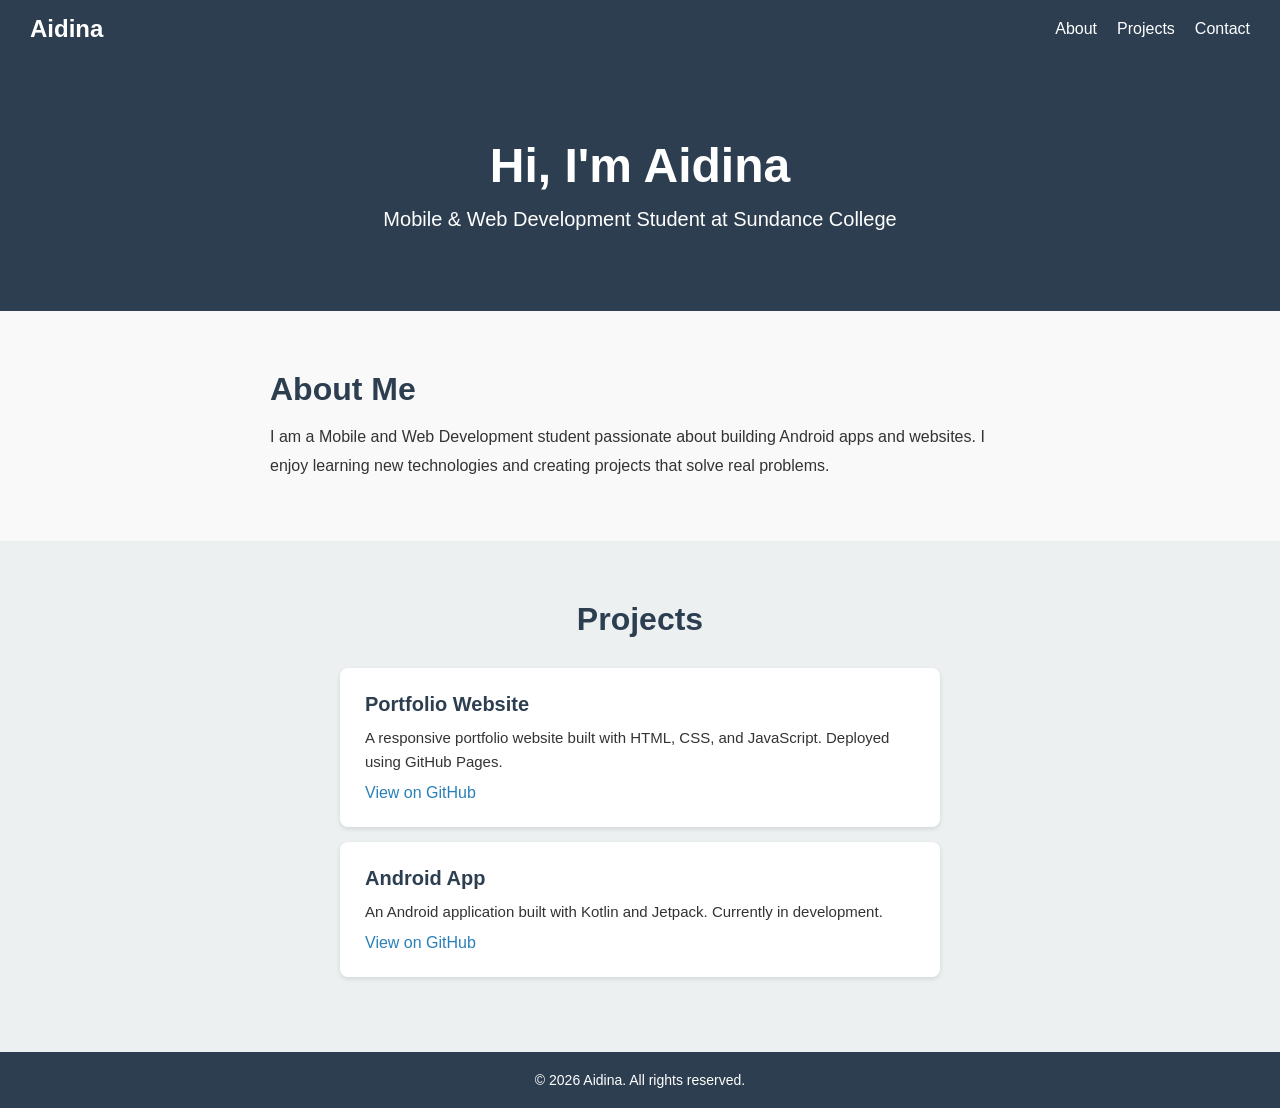
==== index.html @ e7f765df "initial portfolio setup" ====
<!DOCTYPE html>
<html lang="en">
<head>
    <meta charset="UTF-8">
    <meta name="viewport" content="width=device-width, initial-scale=1.0">
    <title>Aidina's Portfolio</title>
    <link rel="stylesheet" href="style.css">
</head>
<body>

    <nav>
        <h1>Aidina</h1>
        <ul>
            <li><a href="#about">About</a></li>
            <li><a href="#projects">Projects</a></li>
            <li><a href="contact.html">Contact</a></li>
        </ul>
    </nav>

    <section id="hero">
        <h2>Hi, I'm Aidina</h2>
        <p>Mobile & Web Development Student at Sundance College</p>
    </section>

    <section id="about">
        <h2>About Me</h2>
        <p>I am a Mobile and Web Development student passionate about building Android apps and websites. I enjoy learning new technologies and creating projects that solve real problems.</p>
    </section>

    <section id="projects">
        <h2>Projects</h2>

        <div class="project-card">
            <h3>Portfolio Website</h3>
            <p>A responsive portfolio website built with HTML, CSS, and JavaScript. Deployed using GitHub Pages.</p>
            <a href="https://github.com/Aidina1/aidinaPortfolio" target="_blank">View on GitHub</a>
        </div>

        <div class="project-card">
            <h3>Android App</h3>
            <p>An Android application built with Kotlin and Jetpack. Currently in development.</p>
            <a href="https://github.com/Aidina1/aidinaApp" target="_blank">View on GitHub</a>
        </div>

    </section>

    <footer>
        <p>© 2026 Aidina. All rights reserved.</p>
    </footer>

    <script src="script.js"></script>

</body>
</html>
---- style.css ----
* {
    margin: 0;
    padding: 0;
    box-sizing: border-box;
}

body {
    font-family: Arial, sans-serif;
    color: #333;
    background-color: #f9f9f9;
}

nav {
    background-color: #2c3e50;
    color: white;
    padding: 15px 30px;
    display: flex;
    justify-content: space-between;
    align-items: center;
}

nav h1 {
    font-size: 24px;
}

nav ul {
    list-style: none;
    display: flex;
    gap: 20px;
}

nav ul li a {
    color: white;
    text-decoration: none;
    font-size: 16px;
}

nav ul li a:hover {
    text-decoration: underline;
}

#hero {
    background-color: #2c3e50;
    color: white;
    text-align: center;
    padding: 80px 20px;
}

#hero h2 {
    font-size: 48px;
    margin-bottom: 15px;
}

#hero p {
    font-size: 20px;
}

#about {
    padding: 60px 30px;
    max-width: 800px;
    margin: 0 auto;
}

#about h2 {
    font-size: 32px;
    margin-bottom: 15px;
    color: #2c3e50;
}

#about p {
    font-size: 16px;
    line-height: 1.8;
}

#projects {
    padding: 60px 30px;
    background-color: #ecf0f1;
}

#projects h2 {
    font-size: 32px;
    margin-bottom: 30px;
    color: #2c3e50;
    text-align: center;
}

.project-card {
    background-color: white;
    padding: 25px;
    margin: 15px auto;
    max-width: 600px;
    border-radius: 8px;
    box-shadow: 0 2px 5px rgba(0,0,0,0.1);
}

.project-card h3 {
    font-size: 20px;
    margin-bottom: 10px;
    color: #2c3e50;
}

.project-card p {
    font-size: 15px;
    margin-bottom: 10px;
    line-height: 1.6;
}

.project-card a {
    color: #2980b9;
    text-decoration: none;
}

.project-card a:hover {
    text-decoration: underline;
}

footer {
    background-color: #2c3e50;
    color: white;
    text-align: center;
    padding: 20px;
    font-size: 14px;
}

#contact {
    padding: 60px 30px;
    max-width: 600px;
    margin: 0 auto;
}

#contact h2 {
    font-size: 32px;
    margin-bottom: 10px;
    color: #2c3e50;
}

#contact p {
    margin-bottom: 20px;
    font-size: 16px;
}

#contact form {
    display: flex;
    flex-direction: column;
    gap: 10px;
}

#contact label {
    font-weight: bold;
    font-size: 15px;
}

#contact input,
#contact textarea {
    padding: 10px;
    font-size: 15px;
    border: 1px solid #ccc;
    border-radius: 5px;
}

#contact button {
    padding: 12px;
    background-color: #2c3e50;
    color: white;
    border: none;
    border-radius: 5px;
    font-size: 16px;
    cursor: pointer;
}

#contact button:hover {
    background-color: #1a252f;
}

@media (max-width: 600px) {
    nav {
        flex-direction: column;
        gap: 10px;
    }

    #hero h2 {
        font-size: 32px;
    }

    #hero p {
        font-size: 16px;
    }
}
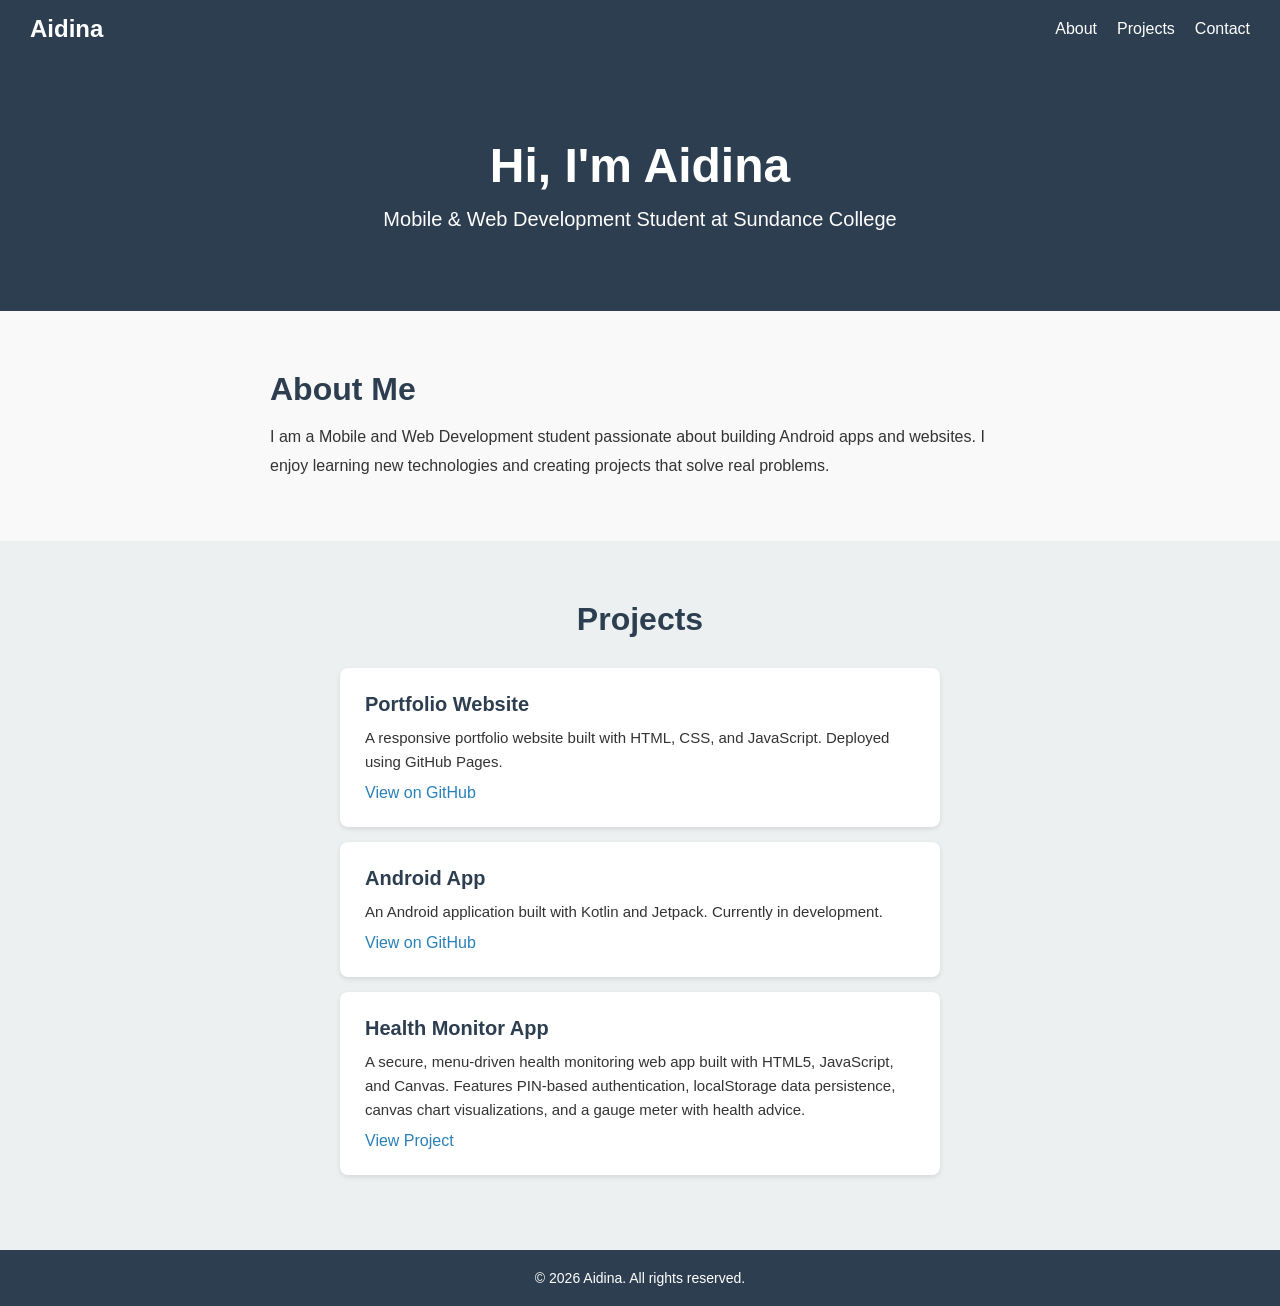
==== commit 1346df7f: "Add Health Monitor App" ====
--- a/index.html
+++ b/index.html
@@ -42,6 +42,12 @@
             <a href="https://github.com/Aidina1/aidinaApp" target="_blank">View on GitHub</a>
         </div>
 
+        <div class="project-card">
+            <h3>Health Monitor App</h3>
+            <p>A secure, menu-driven health monitoring web app built with HTML5, JavaScript, and Canvas. Features PIN-based authentication, localStorage data persistence, canvas chart visualizations, and a gauge meter with health advice.</p>
+            <a href="healthmonitor.html">View Project</a>
+          </div>
+
     </section>
 
     <footer>
